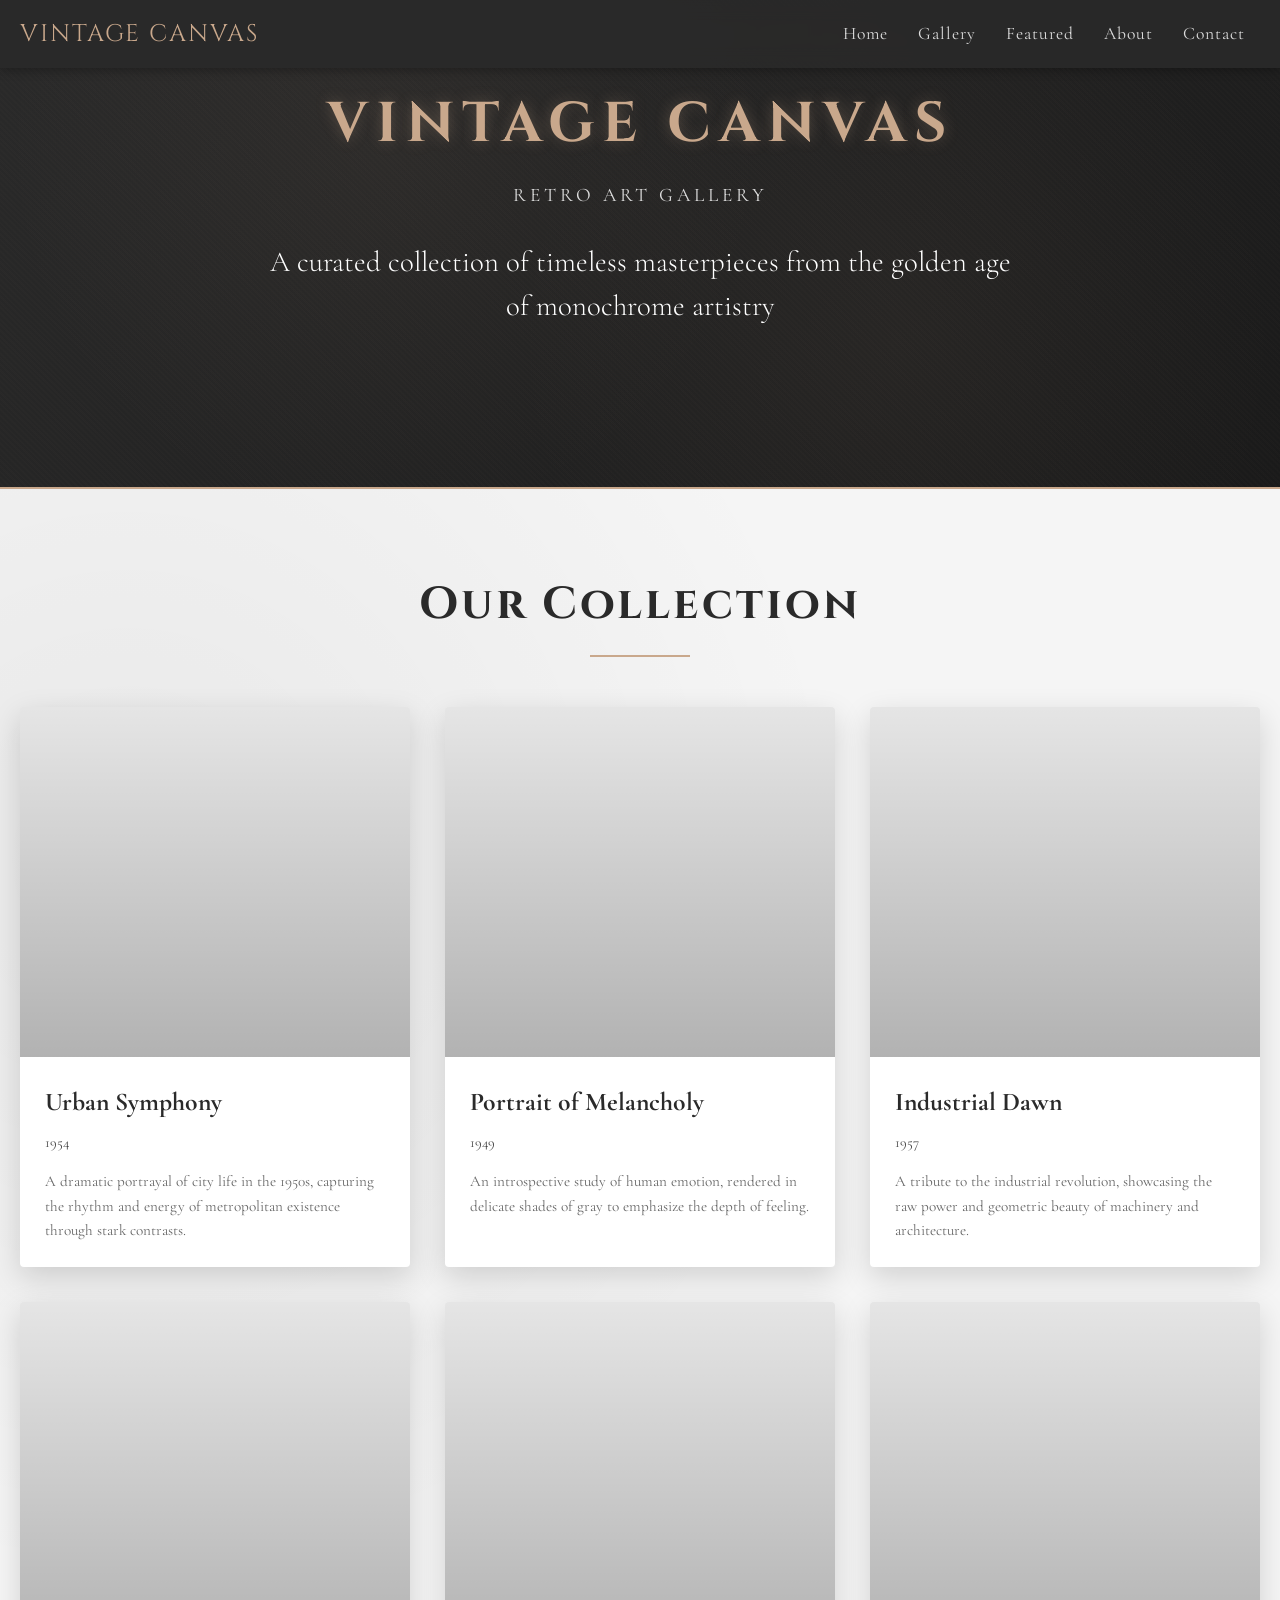
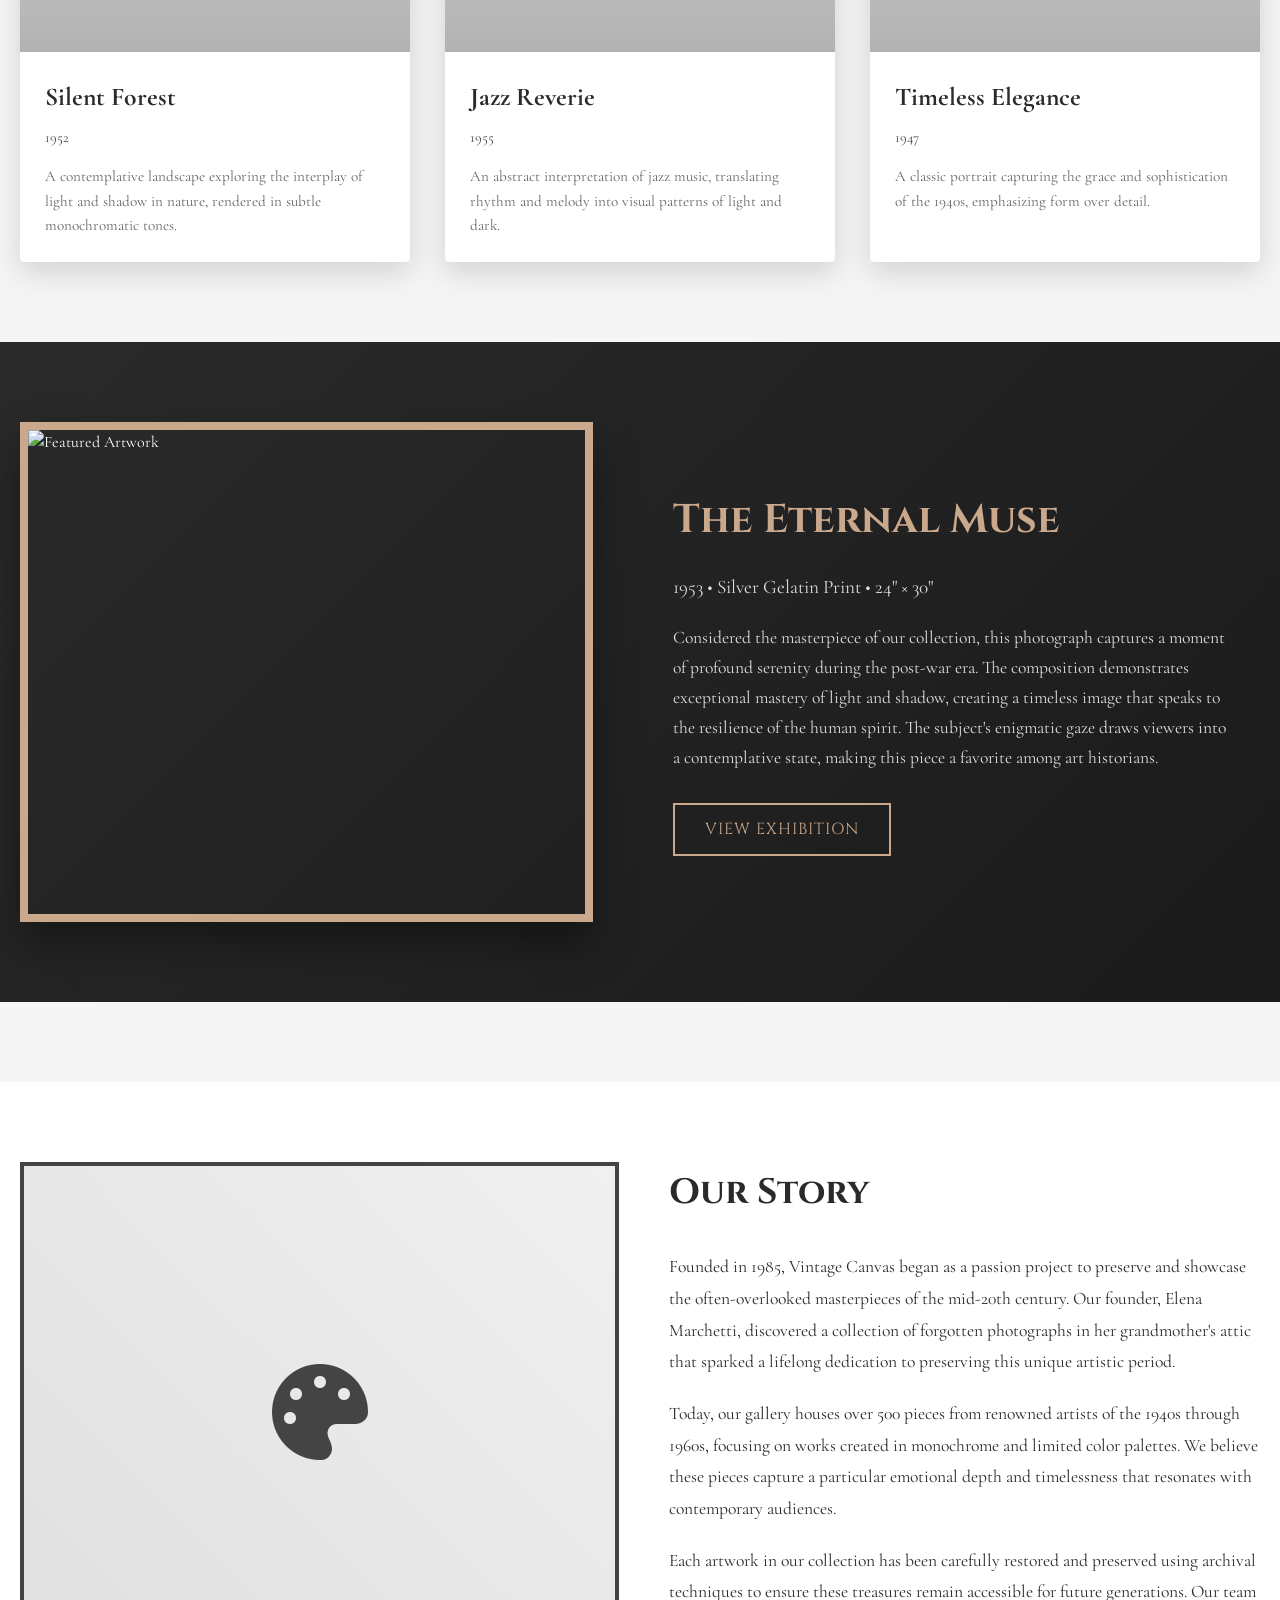
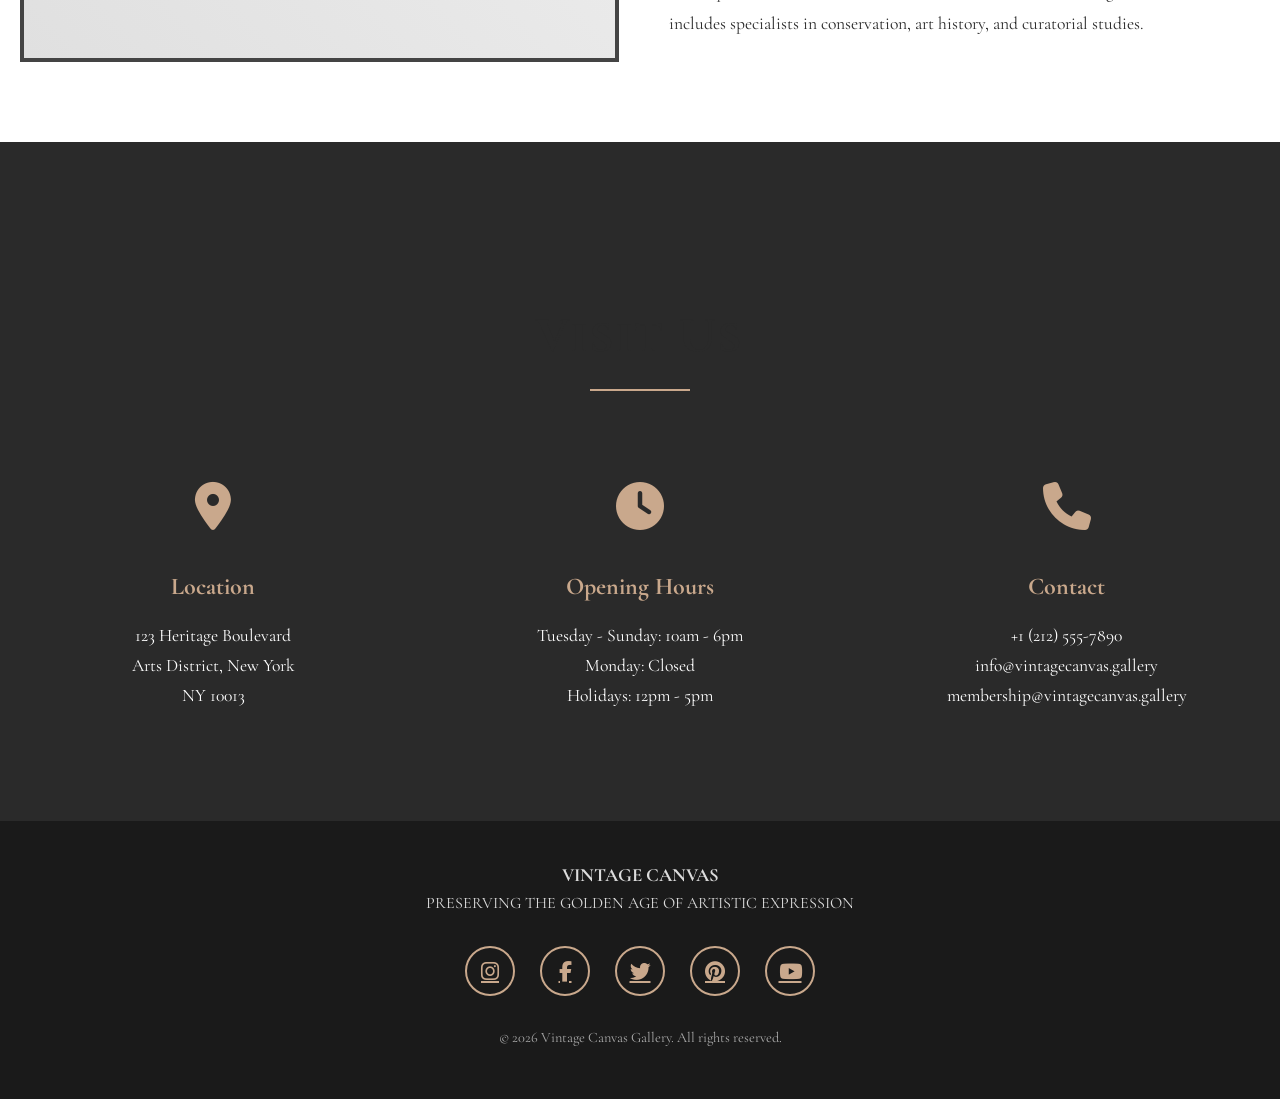
==== vintage/index.html @ 26192b3a "Add financial and vintage project directories" ====
<!DOCTYPE html>
<html lang="en">
<head>
    <meta charset="UTF-8">
    <meta name="viewport" content="width=device-width, initial-scale=1.0">
    <title>Vintage Canvas | Retro Art Gallery</title>
    <link rel="stylesheet" href="https://cdnjs.cloudflare.com/ajax/libs/font-awesome/6.4.0/css/all.min.css">
    <link href="https://fonts.googleapis.com/css2?family=Cinzel:wght@400;700&family=Cormorant+Garamond:wght@400;600&display=swap" rel="stylesheet">
    <style>
        :root {
            --dark-gray: #2a2a2a;
            --medium-gray: #444;
            --light-gray: #dcdcdc;
            --off-white: #f5f5f5;
            --accent: #c9a88c;
            --shadow: rgba(0, 0, 0, 0.4);
        }
        
        * {
            margin: 0;
            padding: 0;
            box-sizing: border-box;
        }
        
        body {
            font-family: 'Cormorant Garamond', serif;
            background-color: var(--off-white);
            color: var(--dark-gray);
            line-height: 1.6;
            overflow-x: hidden;
            background-image: 
                radial-gradient(circle at 10% 20%, rgba(0,0,0,0.05) 0%, transparent 20%),
                radial-gradient(circle at 90% 80%, rgba(0,0,0,0.05) 0%, transparent 20%);
        }
        
        .container {
            max-width: 1400px;
            margin: 0 auto;
            padding: 0 20px;
        }
        
        /* Header Styles */
        header {
            background: linear-gradient(135deg, #2a2a2a 0%, #1a1a1a 100%);
            color: white;
            padding: 80px 0 120px;
            position: relative;
            overflow: hidden;
            border-bottom: 2px solid var(--accent);
        }
        
        .header-content {
            position: relative;
            z-index: 2;
            text-align: center;
            max-width: 800px;
            margin: 0 auto;
            padding: 0 20px;
        }
        
        .logo {
            font-family: 'Cinzel', serif;
            font-size: 3.5rem;
            letter-spacing: 8px;
            margin-bottom: 10px;
            text-transform: uppercase;
            color: var(--accent);
            text-shadow: 0 0 15px rgba(201, 168, 140, 0.3);
        }
        
        .tagline {
            font-size: 1.2rem;
            letter-spacing: 4px;
            color: var(--light-gray);
            margin-bottom: 30px;
        }
        
        .hero-text {
            font-size: 1.8rem;
            line-height: 1.5;
            margin-bottom: 40px;
            font-weight: 300;
        }
        
        .header-overlay {
            position: absolute;
            top: 0;
            left: 0;
            width: 100%;
            height: 100%;
            background: 
                radial-gradient(circle at 30% 30%, rgba(201, 168, 140, 0.05) 0%, transparent 40%),
                radial-gradient(circle at 70% 70%, rgba(201, 168, 140, 0.05) 0%, transparent 40%);
            z-index: 1;
        }
        
        .header-pattern {
            position: absolute;
            top: 0;
            left: 0;
            width: 100%;
            height: 100%;
            background-image: 
                repeating-linear-gradient(45deg, 
                transparent, 
                transparent 2px, 
                rgba(201, 168, 140, 0.05) 2px, 
                rgba(201, 168, 140, 0.05) 4px);
            z-index: 1;
            opacity: 0.3;
        }
        
        /* Navigation */
        nav {
            position: fixed;
            top: 0;
            left: 0;
            width: 100%;
            background: rgba(42, 42, 42, 0.95);
            backdrop-filter: blur(10px);
            z-index: 1000;
            padding: 15px 0;
            box-shadow: 0 2px 10px rgba(0, 0, 0, 0.3);
        }
        
        .nav-container {
            display: flex;
            justify-content: space-between;
            align-items: center;
        }
        
        .nav-logo {
            font-family: 'Cinzel', serif;
            font-size: 1.5rem;
            color: var(--accent);
            text-decoration: none;
            letter-spacing: 2px;
        }
        
        .nav-menu {
            display: flex;
            list-style: none;
        }
        
        .nav-menu li {
            margin: 0 15px;
        }
        
        .nav-menu a {
            color: var(--light-gray);
            text-decoration: none;
            font-size: 1.1rem;
            letter-spacing: 1px;
            position: relative;
            transition: color 0.3s ease;
        }
        
        .nav-menu a:hover {
            color: var(--accent);
        }
        
        .nav-menu a::after {
            content: '';
            position: absolute;
            bottom: -5px;
            left: 0;
            width: 0;
            height: 2px;
            background: var(--accent);
            transition: width 0.3s ease;
        }
        
        .nav-menu a:hover::after {
            width: 100%;
        }
        
        /* Gallery Section */
        .section-title {
            font-family: 'Cinzel', serif;
            text-align: center;
            font-size: 2.8rem;
            margin: 80px 0 50px;
            color: var(--dark-gray);
            position: relative;
            letter-spacing: 3px;
        }
        
        .section-title::after {
            content: '';
            display: block;
            width: 100px;
            height: 2px;
            background: var(--accent);
            margin: 15px auto;
        }
        
        .gallery {
            display: grid;
            grid-template-columns: repeat(auto-fill, minmax(350px, 1fr));
            gap: 35px;
            margin-bottom: 80px;
        }
        
        .art-card {
            background: white;
            border-radius: 4px;
            overflow: hidden;
            box-shadow: 0 10px 30px rgba(0, 0, 0, 0.15);
            transition: all 0.4s cubic-bezier(0.175, 0.885, 0.32, 1.275);
            position: relative;
        }
        
        .art-card:hover {
            transform: translateY(-10px);
            box-shadow: 0 20px 40px rgba(0, 0, 0, 0.25);
        }
        
        .art-image {
            height: 350px;
            width: 100%;
            background-size: cover;
            background-position: center;
            position: relative;
            overflow: hidden;
        }
        
        .art-image::before {
            content: '';
            position: absolute;
            top: 0;
            left: 0;
            width: 100%;
            height: 100%;
            background: linear-gradient(to bottom, rgba(0,0,0,0.1) 0%, rgba(0,0,0,0.3) 100%);
            z-index: 1;
        }
        
        .art-info {
            padding: 25px;
            position: relative;
            z-index: 2;
        }
        
        .art-title {
            font-size: 1.6rem;
            margin-bottom: 8px;
            color: var(--dark-gray);
        }
        
        .art-year {
            color: var(--medium-gray);
            font-size: 0.9rem;
            margin-bottom: 15px;
            display: block;
        }
        
        .art-description {
            color: #666;
            font-size: 0.95rem;
            line-height: 1.6;
        }
        
        /* Featured Section */
        .featured-section {
            background: linear-gradient(135deg, #2a2a2a 0%, #1a1a1a 100%);
            color: white;
            padding: 80px 0;
            margin: 80px 0;
            position: relative;
            overflow: hidden;
        }
        
        .featured-content {
            display: flex;
            align-items: center;
            gap: 50px;
            position: relative;
            z-index: 2;
        }
        
        .featured-image {
            flex: 1;
            height: 500px;
            border: 8px solid var(--accent);
            position: relative;
            overflow: hidden;
            box-shadow: 0 20px 40px rgba(0, 0, 0, 0.4);
        }
        
        .featured-image img {
            width: 100%;
            height: 100%;
            object-fit: cover;
        }
        
        .featured-details {
            flex: 1;
            padding: 30px;
        }
        
        .featured-title {
            font-family: 'Cinzel', serif;
            font-size: 2.5rem;
            margin-bottom: 20px;
            color: var(--accent);
        }
        
        .featured-year {
            font-size: 1.2rem;
            color: var(--light-gray);
            margin-bottom: 20px;
        }
        
        .featured-desc {
            font-size: 1.1rem;
            line-height: 1.7;
            margin-bottom: 30px;
            color: #ddd;
        }
        
        .btn {
            display: inline-block;
            background: transparent;
            color: var(--accent);
            border: 2px solid var(--accent);
            padding: 12px 30px;
            text-decoration: none;
            font-family: 'Cinzel', serif;
            letter-spacing: 1px;
            text-transform: uppercase;
            transition: all 0.3s ease;
            cursor: pointer;
        }
        
        .btn:hover {
            background: var(--accent);
            color: #2a2a2a;
            box-shadow: 0 0 20px rgba(201, 168, 140, 0.4);
        }
        
        /* About Section */
        .about-section {
            padding: 80px 0;
            background: white;
        }
        
        .about-content {
            display: flex;
            align-items: center;
            gap: 50px;
        }
        
        .about-image {
            flex: 1;
            height: 500px;
            background: linear-gradient(45deg, #e0e0e0, #f0f0f0);
            display: flex;
            align-items: center;
            justify-content: center;
            border: 4px solid var(--medium-gray);
        }
        
        .about-image i {
            font-size: 6rem;
            color: var(--medium-gray);
        }
        
        .about-text {
            flex: 1;
        }
        
        .about-title {
            font-family: 'Cinzel', serif;
            font-size: 2.2rem;
            margin-bottom: 30px;
            color: var(--dark-gray);
        }
        
        .about-text p {
            margin-bottom: 20px;
            font-size: 1.1rem;
            line-height: 1.8;
        }
        
        /* Contact Section */
        .contact-section {
            background: var(--dark-gray);
            color: white;
            padding: 80px 0;
        }
        
        .contact-grid {
            display: grid;
            grid-template-columns: repeat(auto-fit, minmax(300px, 1fr));
            gap: 40px;
        }
        
        .contact-item {
            text-align: center;
            padding: 30px;
        }
        
        .contact-icon {
            font-size: 3rem;
            color: var(--accent);
            margin-bottom: 20px;
        }
        
        .contact-title {
            font-size: 1.5rem;
            margin-bottom: 15px;
            color: var(--accent);
        }
        
        .contact-info {
            font-size: 1.1rem;
            line-height: 1.7;
        }
        
        /* Footer */
        footer {
            background: #1a1a1a;
            color: var(--light-gray);
            padding: 40px 0 20px;
            text-align: center;
        }
        
        .footer-content {
            margin-bottom: 30px;
        }
        
        .social-links {
            display: flex;
            justify-content: center;
            gap: 25px;
            margin: 30px 0;
        }
        
        .social-links a {
            display: inline-flex;
            align-items: center;
            justify-content: center;
            width: 50px;
            height: 50px;
            border-radius: 50%;
            border: 2px solid var(--accent);
            color: var(--accent);
            font-size: 1.3rem;
            transition: all 0.3s ease;
        }
        
        .social-links a:hover {
            background: var(--accent);
            color: #1a1a1a;
            transform: translateY(-5px);
        }
        
        .copyright {
            font-size: 0.9rem;
            color: #aaa;
        }
        
        /* Responsive Design */
        @media (max-width: 992px) {
            .featured-content,
            .about-content {
                flex-direction: column;
            }
            
            .featured-image,
            .about-image {
                width: 100%;
            }
        }
        
        @media (max-width: 768px) {
            .nav-menu {
                display: none;
            }
            
            .logo {
                font-size: 2.5rem;
            }
            
            .hero-text {
                font-size: 1.4rem;
            }
            
            .gallery {
                grid-template-columns: 1fr;
            }
            
            .section-title {
                font-size: 2.2rem;
            }
        }
        
        /* Animations */
        @keyframes float {
            0% { transform: translateY(0px); }
            50% { transform: translateY(-10px); }
            100% { transform: translateY(0px); }
        }
        
        .floating {
            animation: float 6s ease-in-out infinite;
        }
        
        .delay-1 { animation-delay: 0.2s; }
        .delay-2 { animation-delay: 0.4s; }
        .delay-3 { animation-delay: 0.6s; }
        .delay-4 { animation-delay: 0.8s; }
        .delay-5 { animation-delay: 1s; }
        .delay-6 { animation-delay: 1.2s; }
    </style>
</head>
<body>
    <!-- Navigation -->
    <nav>
        <div class="container nav-container">
            <a href="#" class="nav-logo">VINTAGE CANVAS</a>
            <ul class="nav-menu">
                <li><a href="#home">Home</a></li>
                <li><a href="#gallery">Gallery</a></li>
                <li><a href="#featured">Featured</a></li>
                <li><a href="#about">About</a></li>
                <li><a href="#contact">Contact</a></li>
            </ul>
        </div>
    </nav>

    <!-- Header -->
    <header id="home">
        <div class="header-overlay"></div>
        <div class="header-pattern"></div>
        <div class="container header-content">
            <h1 class="logo floating">VINTAGE CANVAS</h1>
            <p class="tagline">RETRO ART GALLERY</p>
            <p class="hero-text">A curated collection of timeless masterpieces from the golden age of monochrome artistry</p>
        </div>
    </header>

    <!-- Gallery Section -->
    <section id="gallery" class="container">
        <h2 class="section-title">Our Collection</h2>
        <div class="gallery">
            <!-- Art Card 1 -->
            <div class="art-card floating delay-1">
                <div class="art-image" style="background-image: url('https://images.unsplash.com/photo-1578301978693-85fa9c0320b9?ixlib=rb-4.0.3&auto=format&fit=crop&w=800&q=80');"></div>
                <div class="art-info">
                    <h3 class="art-title">Urban Symphony</h3>
                    <span class="art-year">1954</span>
                    <p class="art-description">A dramatic portrayal of city life in the 1950s, capturing the rhythm and energy of metropolitan existence through stark contrasts.</p>
                </div>
            </div>
            
            <!-- Art Card 2 -->
            <div class="art-card floating delay-2">
                <div class="art-image" style="background-image: url('https://images.unsplash.com/photo-1578301978010-e2e2a4e0a1d0?ixlib=rb-4.0.3&auto=format&fit=crop&w=800&q=80');"></div>
                <div class="art-info">
                    <h3 class="art-title">Portrait of Melancholy</h3>
                    <span class="art-year">1949</span>
                    <p class="art-description">An introspective study of human emotion, rendered in delicate shades of gray to emphasize the depth of feeling.</p>
                </div>
            </div>
            
            <!-- Art Card 3 -->
            <div class="art-card floating delay-3">
                <div class="art-image" style="background-image: url('https://images.unsplash.com/photo-1578301978142-42d4f5d6e5a5?ixlib=rb-4.0.3&auto=format&fit=crop&w=800&q=80');"></div>
                <div class="art-info">
                    <h3 class="art-title">Industrial Dawn</h3>
                    <span class="art-year">1957</span>
                    <p class="art-description">A tribute to the industrial revolution, showcasing the raw power and geometric beauty of machinery and architecture.</p>
                </div>
            </div>
            
            <!-- Art Card 4 -->
            <div class="art-card floating delay-4">
                <div class="art-image" style="background-image: url('https://images.unsplash.com/photo-1578301978158-4c0b4b5b5b5b?ixlib=rb-4.0.3&auto=format&fit=crop&w=800&q=80');"></div>
                <div class="art-info">
                    <h3 class="art-title">Silent Forest</h3>
                    <span class="art-year">1952</span>
                    <p class="art-description">A contemplative landscape exploring the interplay of light and shadow in nature, rendered in subtle monochromatic tones.</p>
                </div>
            </div>
            
            <!-- Art Card 5 -->
            <div class="art-card floating delay-5">
                <div class="art-image" style="background-image: url('https://images.unsplash.com/photo-1578301978205-c5b5b5b5b5b5?ixlib=rb-4.0.3&auto=format&fit=crop&w=800&q=80');"></div>
                <div class="art-info">
                    <h3 class="art-title">Jazz Reverie</h3>
                    <span class="art-year">1955</span>
                    <p class="art-description">An abstract interpretation of jazz music, translating rhythm and melody into visual patterns of light and dark.</p>
                </div>
            </div>
            
            <!-- Art Card 6 -->
            <div class="art-card floating delay-6">
                <div class="art-image" style="background-image: url('https://images.unsplash.com/photo-1578301978255-b5b5b5b5b5b5?ixlib=rb-4.0.3&auto=format&fit=crop&w=800&q=80');"></div>
                <div class="art-info">
                    <h3 class="art-title">Timeless Elegance</h3>
                    <span class="art-year">1947</span>
                    <p class="art-description">A classic portrait capturing the grace and sophistication of the 1940s, emphasizing form over detail.</p>
                </div>
            </div>
        </div>
    </section>

    <!-- Featured Section -->
    <section id="featured" class="featured-section">
        <div class="container featured-content">
            <div class="featured-image">
                <img src="https://images.unsplash.com/photo-1578301978055-5abeb5b5b5b5?ixlib=rb-4.0.3&auto=format&fit=crop&w=800&q=80" alt="Featured Artwork">
            </div>
            <div class="featured-details">
                <h2 class="featured-title">The Eternal Muse</h2>
                <p class="featured-year">1953 • Silver Gelatin Print • 24" × 30"</p>
                <p class="featured-desc">Considered the masterpiece of our collection, this photograph captures a moment of profound serenity during the post-war era. The composition demonstrates exceptional mastery of light and shadow, creating a timeless image that speaks to the resilience of the human spirit. The subject's enigmatic gaze draws viewers into a contemplative state, making this piece a favorite among art historians.</p>
                <a href="#" class="btn">View Exhibition</a>
            </div>
        </div>
    </section>

    <!-- About Section -->
    <section id="about" class="about-section">
        <div class="container about-content">
            <div class="about-image">
                <i class="fas fa-palette"></i>
            </div>
            <div class="about-text">
                <h2 class="about-title">Our Story</h2>
                <p>Founded in 1985, Vintage Canvas began as a passion project to preserve and showcase the often-overlooked masterpieces of the mid-20th century. Our founder, Elena Marchetti, discovered a collection of forgotten photographs in her grandmother's attic that sparked a lifelong dedication to preserving this unique artistic period.</p>
                <p>Today, our gallery houses over 500 pieces from renowned artists of the 1940s through 1960s, focusing on works created in monochrome and limited color palettes. We believe these pieces capture a particular emotional depth and timelessness that resonates with contemporary audiences.</p>
                <p>Each artwork in our collection has been carefully restored and preserved using archival techniques to ensure these treasures remain accessible for future generations. Our team includes specialists in conservation, art history, and curatorial studies.</p>
            </div>
        </div>
    </section>

    <!-- Contact Section -->
    <section id="contact" class="contact-section">
        <div class="container">
            <h2 class="section-title">Visit Us</h2>
            <div class="contact-grid">
                <div class="contact-item">
                    <div class="contact-icon">
                        <i class="fas fa-map-marker-alt"></i>
                    </div>
                    <h3 class="contact-title">Location</h3>
                    <p class="contact-info">123 Heritage Boulevard<br>Arts District, New York<br>NY 10013</p>
                </div>
                
                <div class="contact-item">
                    <div class="contact-icon">
                        <i class="fas fa-clock"></i>
                    </div>
                    <h3 class="contact-title">Opening Hours</h3>
                    <p class="contact-info">Tuesday - Sunday: 10am - 6pm<br>Monday: Closed<br>Holidays: 12pm - 5pm</p>
                </div>
                
                <div class="contact-item">
                    <div class="contact-icon">
                        <i class="fas fa-phone"></i>
                    </div>
                    <h3 class="contact-title">Contact</h3>
                    <p class="contact-info">+1 (212) 555-7890<br>info@vintagecanvas.gallery<br>membership@vintagecanvas.gallery</p>
                </div>
            </div>
        </div>
    </section>

    <!-- Footer -->
    <footer>
        <div class="container footer-content">
            <h3>VINTAGE CANVAS</h3>
            <p>PRESERVING THE GOLDEN AGE OF ARTISTIC EXPRESSION</p>
            
            <div class="social-links">
                <a href="#"><i class="fab fa-instagram"></i></a>
                <a href="#"><i class="fab fa-facebook-f"></i></a>
                <a href="#"><i class="fab fa-twitter"></i></a>
                <a href="#"><i class="fab fa-pinterest"></i></a>
                <a href="#"><i class="fab fa-youtube"></i></a>
            </div>
            
            <p class="copyright">&copy; 2026 Vintage Canvas Gallery. All rights reserved.</p>
        </div>
    </footer>

    <script src="https://code.jquery.com/jquery-3.6.0.min.js"></script>
    <script>
        $(document).ready(function() {
            // Smooth scrolling for navigation links
            $('a[href^="#"]').on('click', function(e) {
                e.preventDefault();
                var target = $($(this).attr('href'));
                if(target.length) {
                    $('html, body').animate({
                        scrollTop: target.offset().top - 80
                    }, 1000);
                }
            });

            // Sticky navigation
            $(window).scroll(function() {
                if ($(this).scrollTop() > 100) {
                    $('nav').addClass('sticky');
                } else {
                    $('nav').removeClass('sticky');
                }
            });

            // Hover effect for gallery cards
            $('.art-card').hover(
                function() {
                    $(this).find('.art-image').css('transform', 'scale(1.05)');
                },
                function() {
                    $(this).find('.art-image').css('transform', 'scale(1)');
                }
            );

            // Parallax effect for header
            $(window).scroll(function() {
                var scroll = $(window).scrollTop();
                $('.header-overlay').css('transform', 'translateY(' + scroll * 0.3 + 'px)');
            });

            // Fade-in animation for elements
            function animateOnScroll() {
                $('.art-card, .section-title').each(function() {
                    var elementTop = $(this).offset().top;
                    var elementBottom = elementTop + $(this).outerHeight();
                    var viewportTop = $(window).scrollTop();
                    var viewportBottom = viewportTop + $(window).height();

                    if (elementBottom > viewportTop && elementTop < viewportBottom) {
                        $(this).addClass('animated');
                    }
                });
            }

            // Initial check
            animateOnScroll();

            // Check on scroll
            $(window).scroll(animateOnScroll);

            // Button hover effect
            $('.btn').hover(
                function() {
                    $(this).css({
                        'transform': 'translateY(-3px)',
                        'box-shadow': '0 10px 20px rgba(201, 168, 140, 0.3)'
                    });
                },
                function() {
                    $(this).css({
                        'transform': 'translateY(0)',
                        'box-shadow': 'none'
                    });
                }
            );
        });
    </script>
</body>
</html>
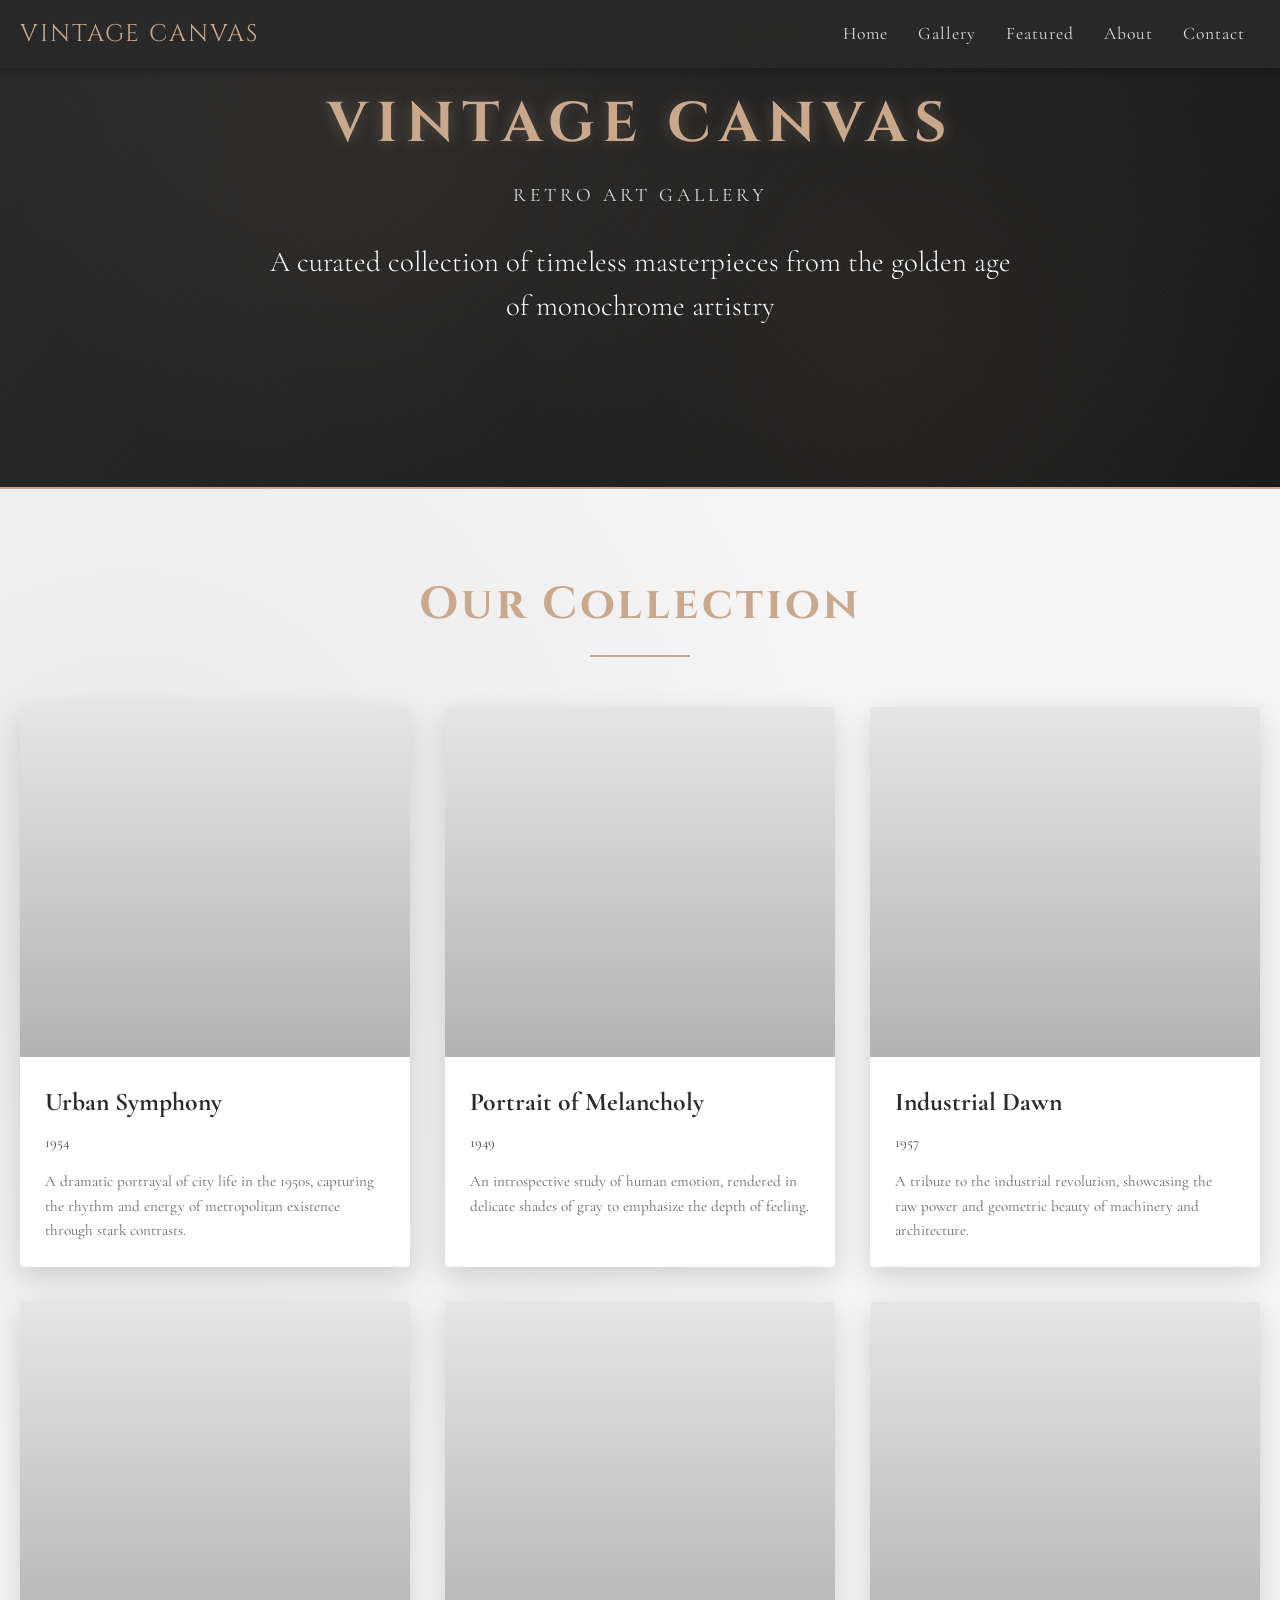
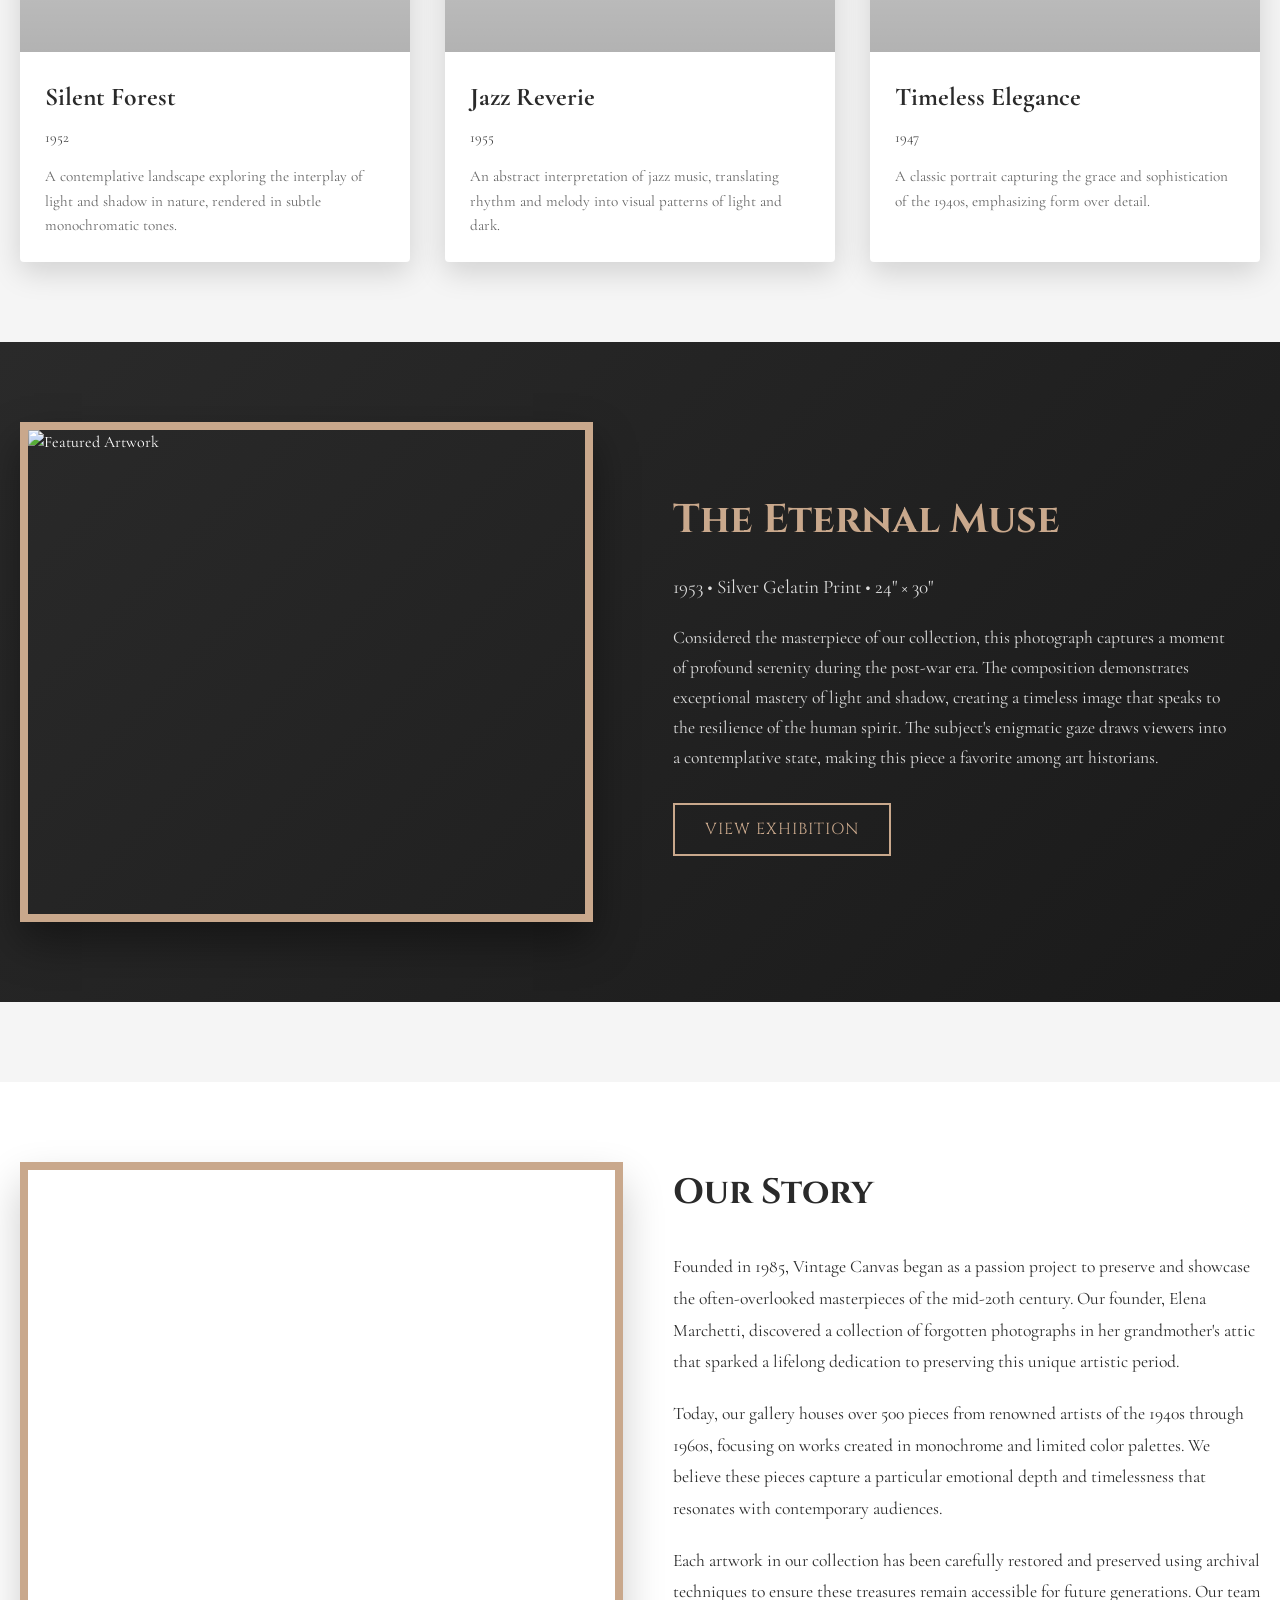
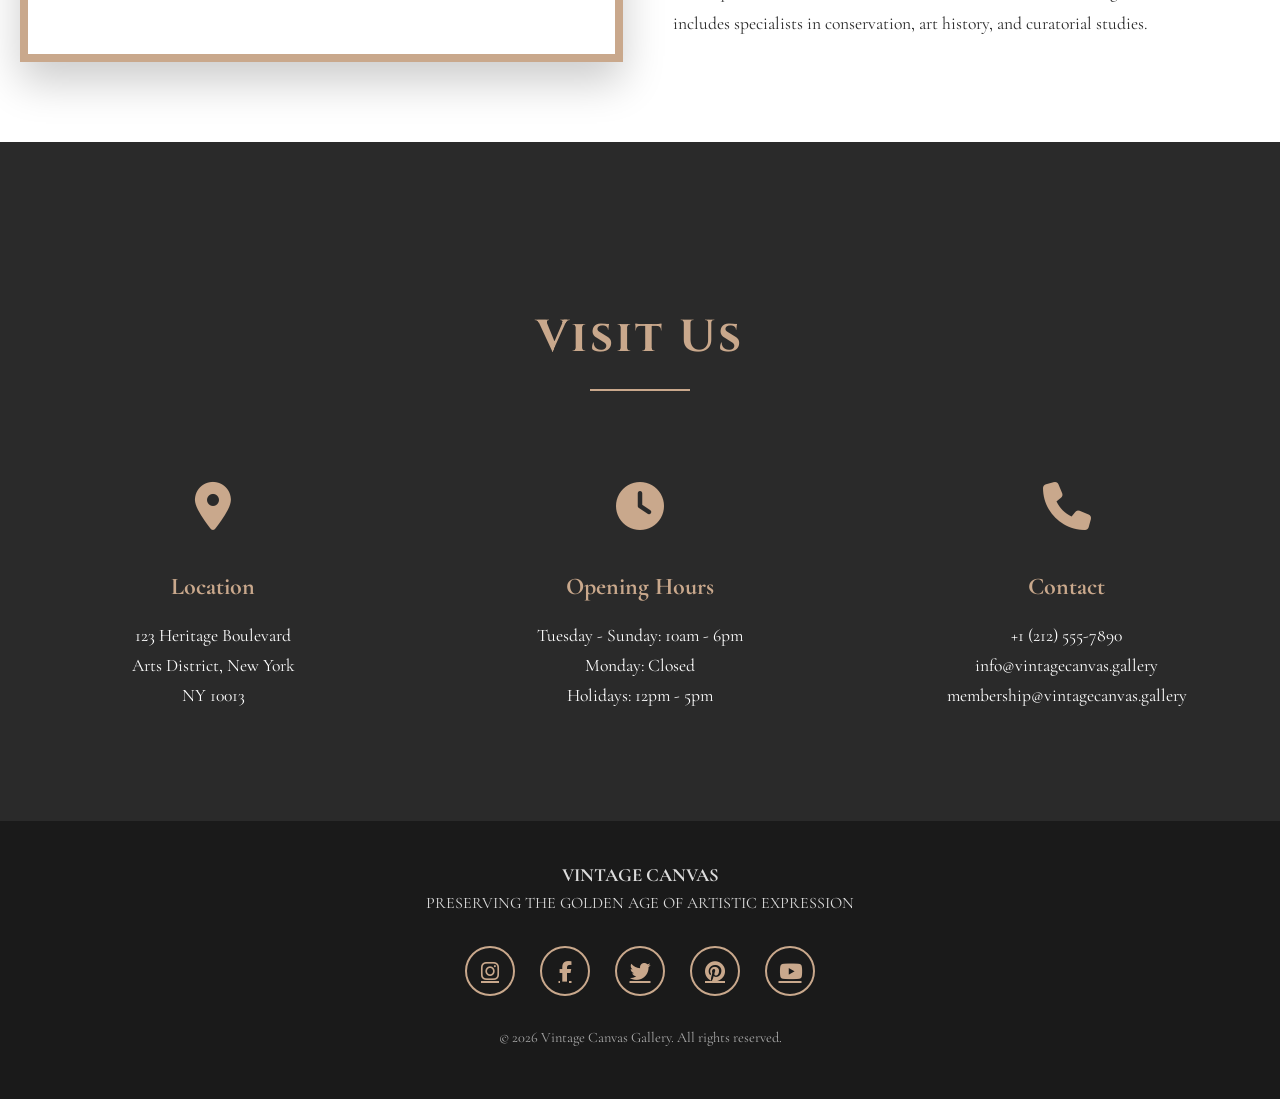
==== commit 9e04bfeb: "Update HTML/CSS layouts and image sizes" ====
--- a/vintage/index.html
+++ b/vintage/index.html
@@ -180,7 +180,7 @@
             text-align: center;
             font-size: 2.8rem;
             margin: 80px 0 50px;
-            color: var(--dark-gray);
+            color: var(--accent);
             position: relative;
             letter-spacing: 3px;
         }
@@ -556,7 +556,7 @@
             
             <!-- Art Card 2 -->
             <div class="art-card floating delay-2">
-                <div class="art-image" style="background-image: url('https://images.unsplash.com/photo-1578301978010-e2e2a4e0a1d0?ixlib=rb-4.0.3&auto=format&fit=crop&w=800&q=80');"></div>
+                <div class="art-image" style="background-image: url('https://images.unsplash.com/photo-1518531933037-91b2f5f229cc?auto=format&fit=crop&w=800&q=80');"></div>
                 <div class="art-info">
                     <h3 class="art-title">Portrait of Melancholy</h3>
                     <span class="art-year">1949</span>
@@ -566,7 +566,7 @@
             
             <!-- Art Card 3 -->
             <div class="art-card floating delay-3">
-                <div class="art-image" style="background-image: url('https://images.unsplash.com/photo-1578301978142-42d4f5d6e5a5?ixlib=rb-4.0.3&auto=format&fit=crop&w=800&q=80');"></div>
+                <div class="art-image" style="background-image: url('https://images.unsplash.com/photo-1518005020951-eccb494ad742?auto=format&fit=crop&w=800&q=80');"></div>
                 <div class="art-info">
                     <h3 class="art-title">Industrial Dawn</h3>
                     <span class="art-year">1957</span>
@@ -576,7 +576,7 @@
             
             <!-- Art Card 4 -->
             <div class="art-card floating delay-4">
-                <div class="art-image" style="background-image: url('https://images.unsplash.com/photo-1578301978158-4c0b4b5b5b5b?ixlib=rb-4.0.3&auto=format&fit=crop&w=800&q=80');"></div>
+                <div class="art-image" style="background-image: url('https://images.unsplash.com/photo-1464822759023-fed622ff2c3b?auto=format&fit=crop&w=800&q=80');"></div>
                 <div class="art-info">
                     <h3 class="art-title">Silent Forest</h3>
                     <span class="art-year">1952</span>
@@ -586,7 +586,7 @@
             
             <!-- Art Card 5 -->
             <div class="art-card floating delay-5">
-                <div class="art-image" style="background-image: url('https://images.unsplash.com/photo-1578301978205-c5b5b5b5b5b5?ixlib=rb-4.0.3&auto=format&fit=crop&w=800&q=80');"></div>
+                <div class="art-image" style="background-image: url('https://images.unsplash.com/photo-1511192336575-5a79af67a629?auto=format&fit=crop&w=800&q=80');"></div>
                 <div class="art-info">
                     <h3 class="art-title">Jazz Reverie</h3>
                     <span class="art-year">1955</span>
@@ -596,7 +596,7 @@
             
             <!-- Art Card 6 -->
             <div class="art-card floating delay-6">
-                <div class="art-image" style="background-image: url('https://images.unsplash.com/photo-1578301978255-b5b5b5b5b5b5?ixlib=rb-4.0.3&auto=format&fit=crop&w=800&q=80');"></div>
+                <div class="art-image" style="background-image: url('https://images.unsplash.com/photo-1513694203232-719a280e022f?auto=format&fit=crop&w=800&q=80');"></div>
                 <div class="art-info">
                     <h3 class="art-title">Timeless Elegance</h3>
                     <span class="art-year">1947</span>
@@ -610,7 +610,7 @@
     <section id="featured" class="featured-section">
         <div class="container featured-content">
             <div class="featured-image">
-                <img src="https://images.unsplash.com/photo-1578301978055-5abeb5b5b5b5?ixlib=rb-4.0.3&auto=format&fit=crop&w=800&q=80" alt="Featured Artwork">
+                <img src="https://images.unsplash.com/photo-1501183007986-d0d080b147f9?auto=format&fit=crop&w=800&q=80" alt="Featured Artwork">
             </div>
             <div class="featured-details">
                 <h2 class="featured-title">The Eternal Muse</h2>
@@ -624,8 +624,7 @@
     <!-- About Section -->
     <section id="about" class="about-section">
         <div class="container about-content">
-            <div class="about-image">
-                <i class="fas fa-palette"></i>
+            <div class="about-image" style= "background-image: url('https://images.unsplash.com/photo-1452784444945-3f422708fe5e?auto=format&fit=crop&w=1200&q=80'); background-size: cover; background-position: center; border: 8px solid var(--accent); box-shadow: 0 20px 40px rgba(0,0,0,0.2);">
             </div>
             <div class="about-text">
                 <h2 class="about-title">Our Story</h2>
